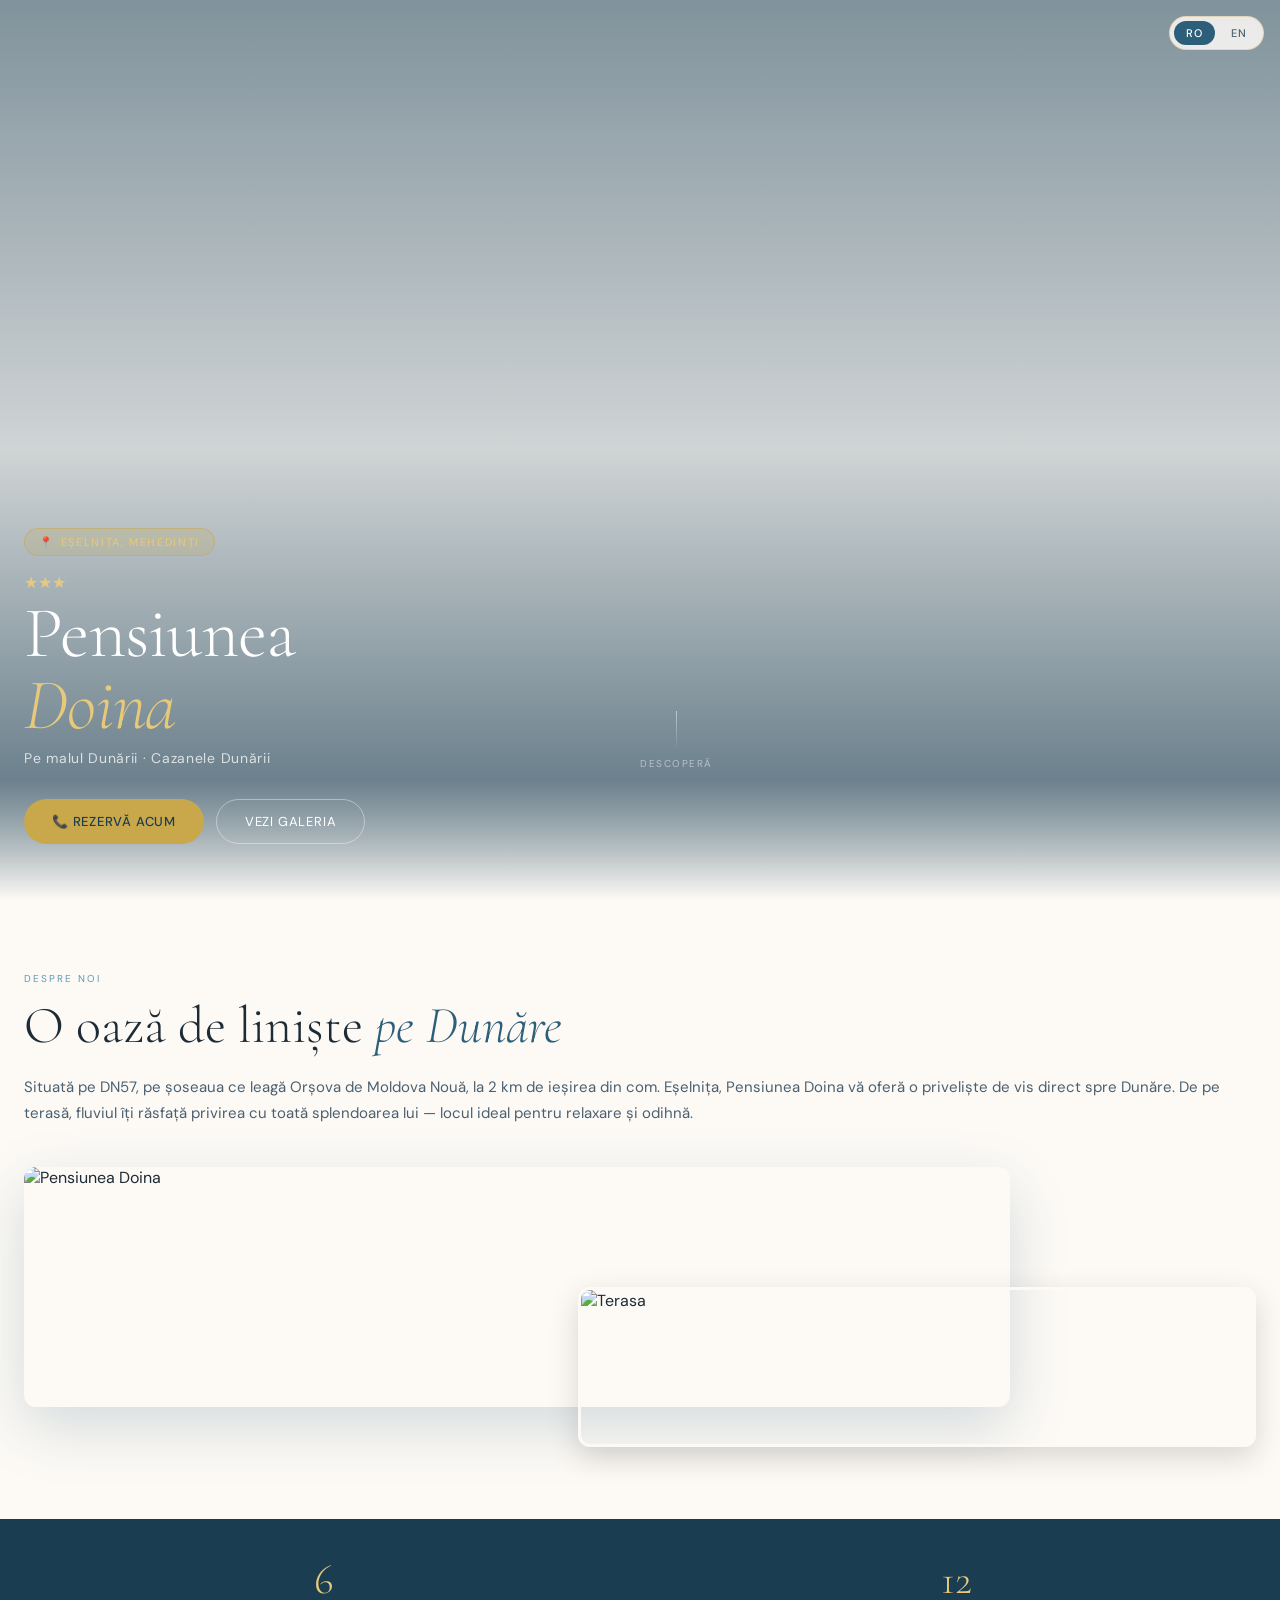
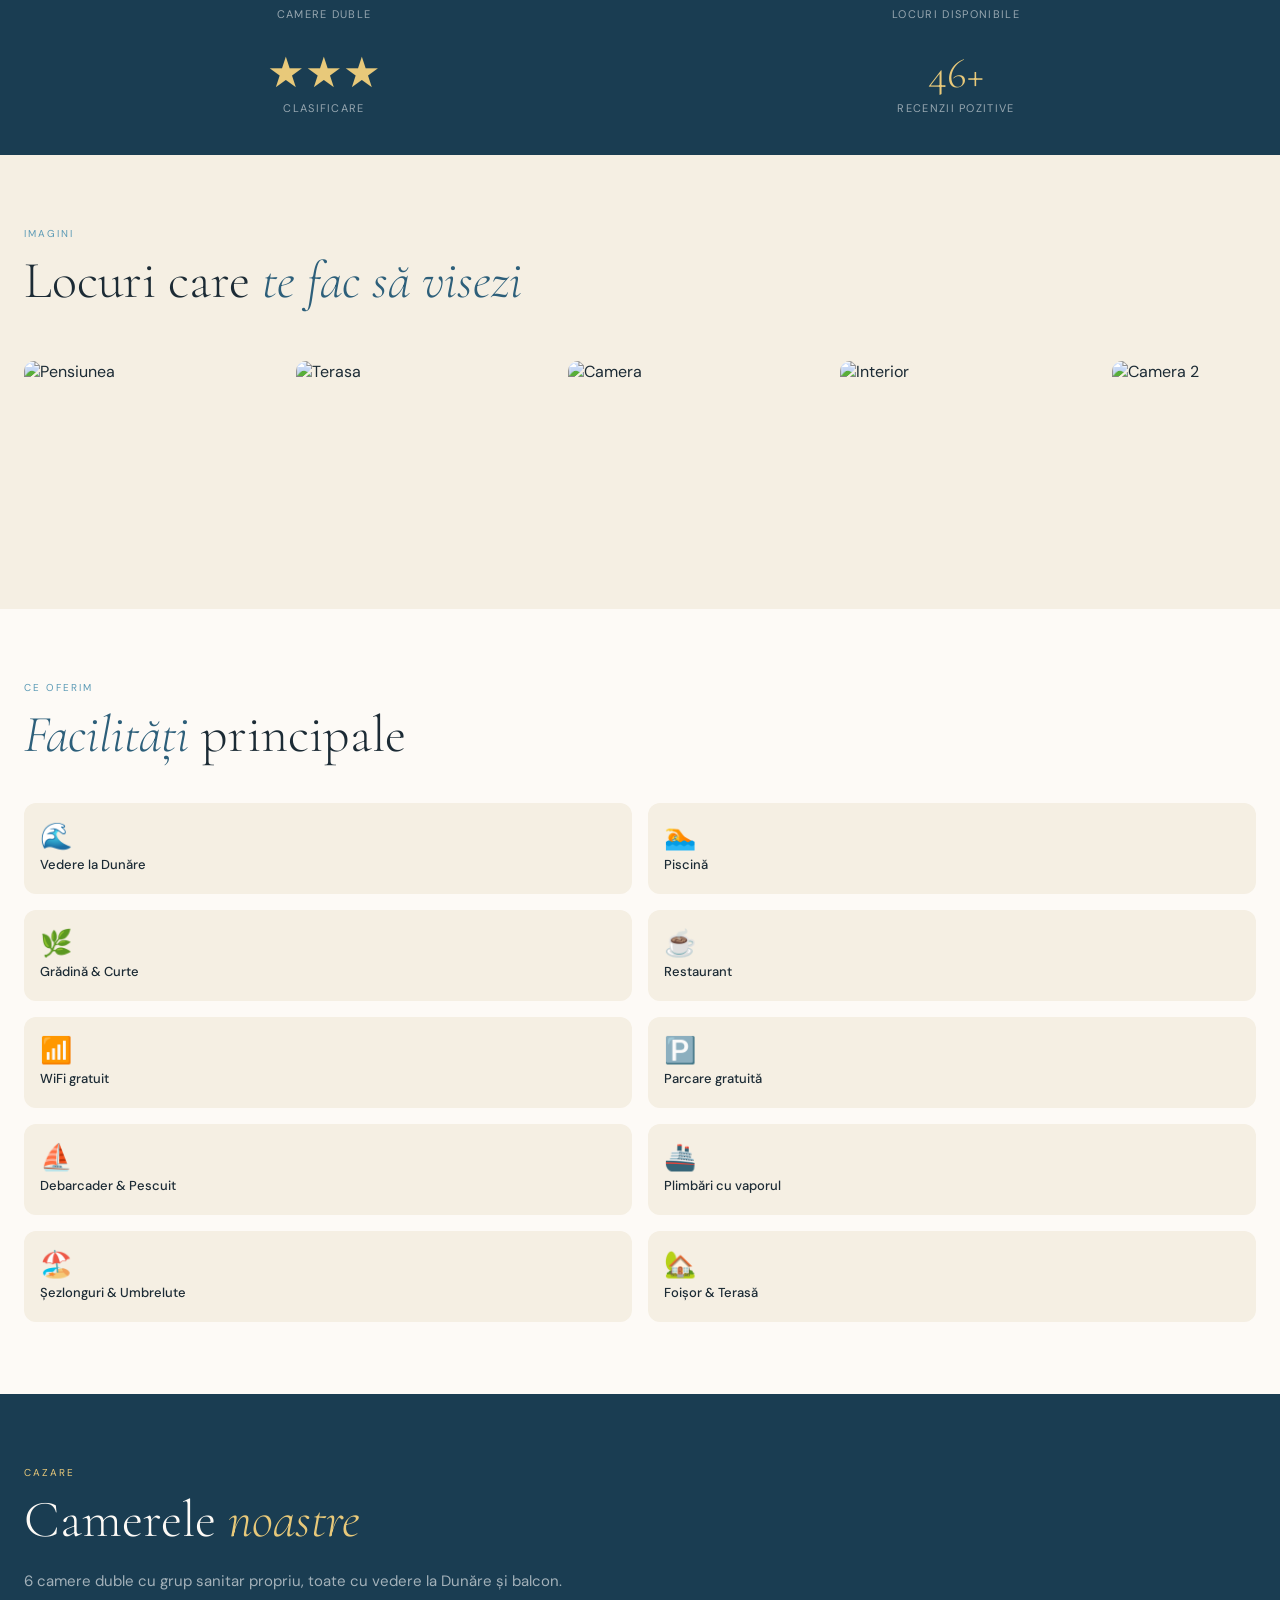
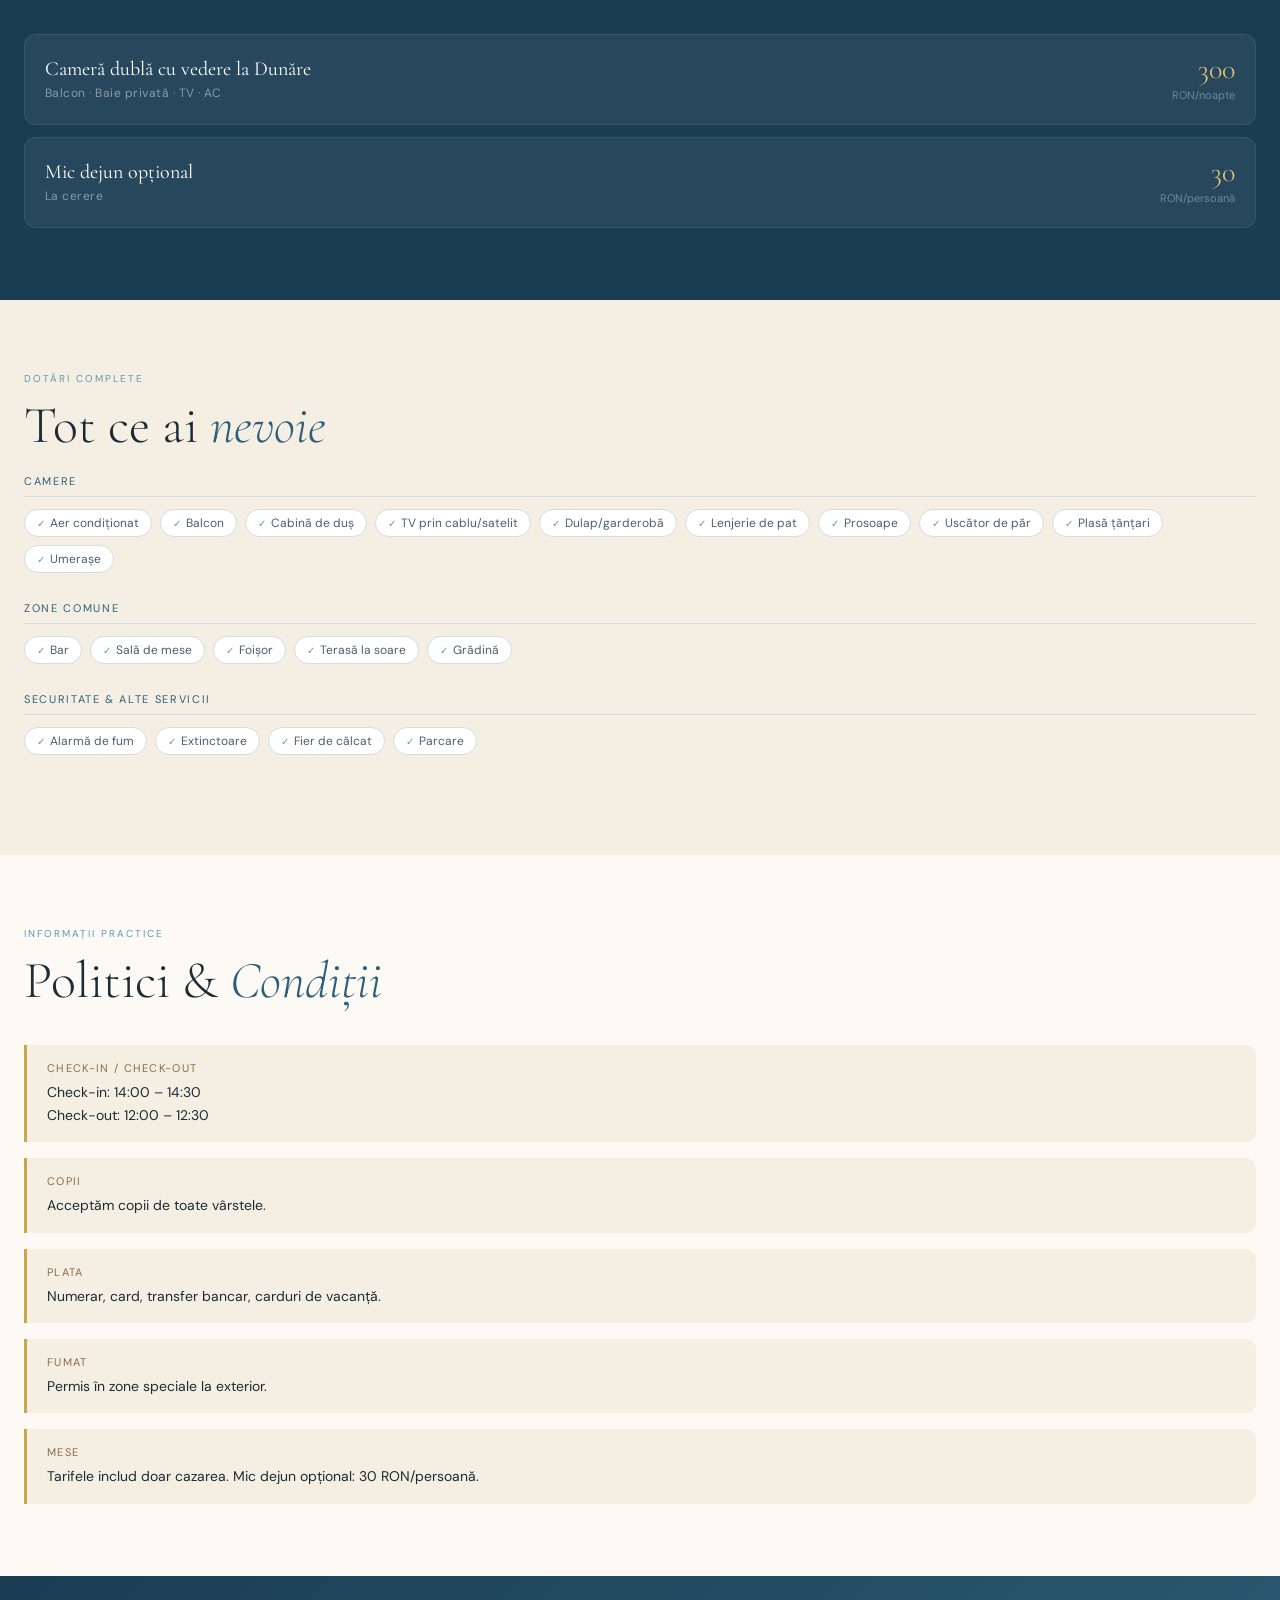
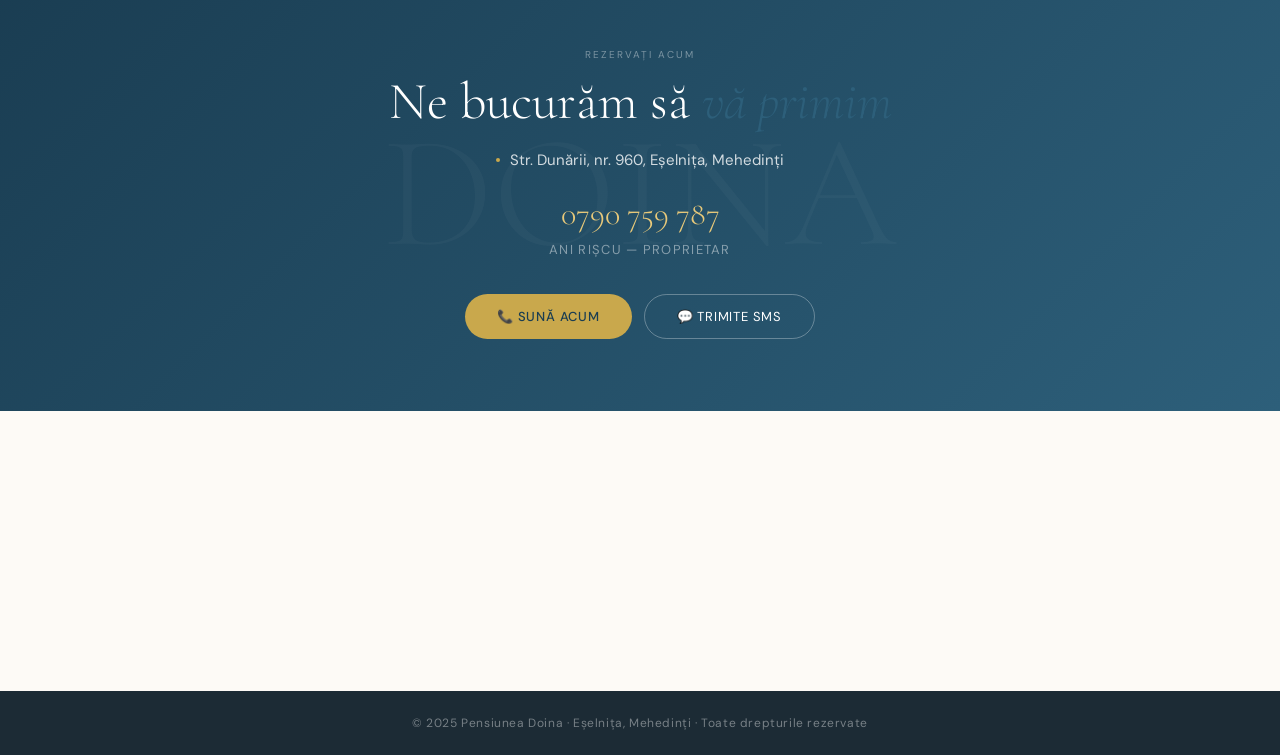
==== principal.html @ 7e3f6c49 "primul commit" ====
<!DOCTYPE html>
<html lang="ro">
<head>
<meta charset="UTF-8">
<meta name="viewport" content="width=device-width, initial-scale=1.0">
<title>Pensiunea Doina — Eșelnița, pe malul Dunării</title>
<link rel="preconnect" href="https://fonts.googleapis.com">
<link href="https://fonts.googleapis.com/css2?family=Cormorant+Garamond:ital,wght@0,300;0,400;0,600;1,300;1,400&family=DM+Sans:wght@300;400;500&display=swap" rel="stylesheet">
<style>
  :root {
    --river: #2d5f7a;
    --river-deep: #1a3d52;
    --river-light: #5b9ab5;
    --sand: #e8dcc8;
    --sand-light: #f5efe3;
    --earth: #8b6b47;
    --gold: #c9a84c;
    --gold-light: #e8c97a;
    --fog: #d0dde5;
    --text-dark: #1c2b35;
    --text-mid: #4a6070;
    --white: #fdfaf6;
  }

  * { margin: 0; padding: 0; box-sizing: border-box; }

  html { scroll-behavior: smooth; }

  body {
    font-family: 'DM Sans', sans-serif;
    background: var(--white);
    color: var(--text-dark);
    overflow-x: hidden;
  }

  /* ── LANGUAGE SWITCHER ── */
  #lang-bar {
    position: fixed;
    top: 16px; right: 16px;
    z-index: 1000;
    display: flex;
    gap: 4px;
    background: rgba(253,250,246,0.85);
    backdrop-filter: blur(10px);
    border: 1px solid rgba(201,168,76,0.3);
    border-radius: 100px;
    padding: 4px;
  }
  #lang-bar button {
    font-family: 'DM Sans', sans-serif;
    font-size: 11px;
    font-weight: 500;
    letter-spacing: 0.08em;
    border: none;
    background: transparent;
    padding: 5px 12px;
    border-radius: 100px;
    cursor: pointer;
    color: var(--text-mid);
    transition: all 0.25s ease;
  }
  #lang-bar button.active {
    background: var(--river);
    color: white;
  }

  /* ── HERO ── */
  .hero {
    min-height: 100svh;
    background:
      linear-gradient(to bottom, rgba(26,61,82,0.55) 0%, rgba(26,61,82,0.2) 50%, rgba(26,61,82,0.8) 100%),
      url('https://www.turistinfo.ro/images/cazare/354071.jpg') center/cover no-repeat;
    display: flex;
    flex-direction: column;
    justify-content: flex-end;
    padding: 0 24px 56px;
    position: relative;
  }

  .hero::before {
    content: '';
    position: absolute;
    bottom: 0; left: 0; right: 0;
    height: 120px;
    background: linear-gradient(to bottom, transparent, var(--white));
  }

  .hero-badge {
    display: inline-flex;
    align-items: center;
    gap: 6px;
    background: rgba(201,168,76,0.2);
    border: 1px solid rgba(201,168,76,0.5);
    color: var(--gold-light);
    font-size: 11px;
    letter-spacing: 0.15em;
    text-transform: uppercase;
    padding: 6px 14px;
    border-radius: 100px;
    margin-bottom: 16px;
    width: fit-content;
    animation: fadeUp 0.8s ease both;
  }

  .hero h1 {
    font-family: 'Cormorant Garamond', serif;
    font-size: clamp(42px, 11vw, 72px);
    font-weight: 300;
    color: white;
    line-height: 1.0;
    letter-spacing: -0.01em;
    margin-bottom: 8px;
    animation: fadeUp 0.8s 0.1s ease both;
  }

  .hero h1 em {
    font-style: italic;
    color: var(--gold-light);
  }

  .hero-sub {
    font-size: 14px;
    color: rgba(255,255,255,0.75);
    letter-spacing: 0.05em;
    margin-bottom: 32px;
    animation: fadeUp 0.8s 0.2s ease both;
  }

  .hero-stars {
    color: var(--gold-light);
    font-size: 16px;
    margin-bottom: 4px;
    animation: fadeUp 0.8s 0.15s ease both;
  }

  .hero-cta {
    display: flex;
    gap: 12px;
    flex-wrap: wrap;
    animation: fadeUp 0.8s 0.3s ease both;
    position: relative;
    z-index: 2;
  }

  .btn-primary {
    background: var(--gold);
    color: var(--river-deep);
    font-family: 'DM Sans', sans-serif;
    font-weight: 500;
    font-size: 13px;
    letter-spacing: 0.06em;
    text-transform: uppercase;
    padding: 14px 28px;
    border-radius: 100px;
    border: none;
    cursor: pointer;
    text-decoration: none;
    display: inline-block;
    transition: all 0.25s ease;
  }
  .btn-primary:hover { background: var(--gold-light); transform: translateY(-2px); }

  .btn-outline {
    background: transparent;
    color: white;
    font-family: 'DM Sans', sans-serif;
    font-weight: 400;
    font-size: 13px;
    letter-spacing: 0.06em;
    text-transform: uppercase;
    padding: 13px 28px;
    border-radius: 100px;
    border: 1px solid rgba(255,255,255,0.4);
    cursor: pointer;
    text-decoration: none;
    display: inline-block;
    transition: all 0.25s ease;
  }
  .btn-outline:hover { border-color: white; background: rgba(255,255,255,0.1); }

  /* ── SCROLL INDICATOR ── */
  .scroll-hint {
    position: absolute;
    bottom: 130px;
    left: 50%;
    transform: translateX(-50%);
    display: flex;
    flex-direction: column;
    align-items: center;
    gap: 6px;
    animation: fadeUp 1s 0.6s ease both;
  }
  .scroll-hint span {
    font-size: 10px;
    letter-spacing: 0.15em;
    text-transform: uppercase;
    color: rgba(255,255,255,0.5);
  }
  .scroll-line {
    width: 1px;
    height: 40px;
    background: linear-gradient(to bottom, rgba(255,255,255,0.5), transparent);
    animation: scrollDrop 1.5s 1s ease-in-out infinite;
  }

  /* ── SECTIONS ── */
  section { padding: 72px 24px; }

  .section-label {
    font-size: 10px;
    letter-spacing: 0.2em;
    text-transform: uppercase;
    color: var(--river-light);
    margin-bottom: 12px;
    display: block;
  }

  .section-title {
    font-family: 'Cormorant Garamond', serif;
    font-size: clamp(32px, 8vw, 52px);
    font-weight: 300;
    line-height: 1.1;
    color: var(--text-dark);
    margin-bottom: 20px;
  }

  .section-title em { font-style: italic; color: var(--river); }

  .section-body {
    font-size: 15px;
    line-height: 1.75;
    color: var(--text-mid);
  }

  /* ── ABOUT ── */
  .about {
    background: var(--white);
  }

  .about-grid {
    display: grid;
    gap: 32px;
    margin-top: 40px;
  }

  .about-img-stack {
    position: relative;
    height: 280px;
  }

  .about-img-stack img {
    position: absolute;
    border-radius: 12px;
    object-fit: cover;
  }

  .about-img-stack .img-main {
    width: 80%;
    height: 240px;
    left: 0; top: 0;
    box-shadow: 0 20px 60px rgba(45,95,122,0.2);
  }

  .about-img-stack .img-accent {
    width: 55%;
    height: 160px;
    right: 0; bottom: 0;
    border: 3px solid var(--white);
    box-shadow: 0 10px 30px rgba(0,0,0,0.15);
  }

  /* ── STATS STRIP ── */
  .stats-strip {
    background: var(--river-deep);
    padding: 40px 24px;
    display: grid;
    grid-template-columns: repeat(2, 1fr);
    gap: 32px;
  }

  .stat-item { text-align: center; }

  .stat-num {
    font-family: 'Cormorant Garamond', serif;
    font-size: 42px;
    font-weight: 300;
    color: var(--gold-light);
    line-height: 1;
    display: block;
  }

  .stat-label {
    font-size: 11px;
    letter-spacing: 0.12em;
    text-transform: uppercase;
    color: rgba(255,255,255,0.55);
    margin-top: 6px;
    display: block;
  }

  /* ── GALLERY ── */
  .gallery { background: var(--sand-light); overflow: hidden; padding-bottom: 0; }

  .gallery-scroll {
    display: flex;
    gap: 12px;
    overflow-x: auto;
    padding: 32px 24px 48px;
    scroll-snap-type: x mandatory;
    -webkit-overflow-scrolling: touch;
    scrollbar-width: none;
  }
  .gallery-scroll::-webkit-scrollbar { display: none; }

  .gallery-img {
    flex-shrink: 0;
    width: 260px;
    height: 200px;
    border-radius: 10px;
    object-fit: cover;
    scroll-snap-align: start;
    transition: transform 0.3s ease;
    cursor: pointer;
  }
  .gallery-img:hover { transform: scale(1.02); }

  /* ── FACILITIES ── */
  .facilities { background: var(--white); }

  .facilities-grid {
    display: grid;
    grid-template-columns: repeat(2, 1fr);
    gap: 16px;
    margin-top: 40px;
  }

  .facility-card {
    background: var(--sand-light);
    border-radius: 12px;
    padding: 20px 16px;
    display: flex;
    flex-direction: column;
    gap: 8px;
    transition: transform 0.2s ease, box-shadow 0.2s ease;
  }
  .facility-card:hover { transform: translateY(-3px); box-shadow: 0 12px 30px rgba(45,95,122,0.1); }

  .facility-icon {
    font-size: 26px;
    line-height: 1;
  }

  .facility-name {
    font-size: 13px;
    font-weight: 500;
    color: var(--text-dark);
    line-height: 1.3;
  }

  /* ── ROOMS ── */
  .rooms { background: var(--river-deep); }

  .rooms .section-label { color: var(--gold-light); opacity: 0.7; }
  .rooms .section-title { color: var(--white); }
  .rooms .section-title em { color: var(--gold-light); }
  .rooms .section-body { color: rgba(255,255,255,0.6); }

  .rooms-list {
    margin-top: 40px;
    display: flex;
    flex-direction: column;
    gap: 12px;
  }

  .room-row {
    background: rgba(255,255,255,0.06);
    border: 1px solid rgba(255,255,255,0.08);
    border-radius: 12px;
    padding: 20px;
    display: flex;
    justify-content: space-between;
    align-items: center;
    gap: 12px;
  }

  .room-info {}
  .room-type {
    font-family: 'Cormorant Garamond', serif;
    font-size: 20px;
    font-weight: 400;
    color: white;
    margin-bottom: 4px;
  }
  .room-detail {
    font-size: 12px;
    color: rgba(255,255,255,0.45);
    letter-spacing: 0.04em;
  }

  .room-price {
    text-align: right;
    flex-shrink: 0;
  }
  .price-val {
    font-family: 'Cormorant Garamond', serif;
    font-size: 28px;
    font-weight: 300;
    color: var(--gold-light);
    display: block;
    line-height: 1;
  }
  .price-note {
    font-size: 11px;
    color: rgba(255,255,255,0.35);
  }

  /* ── AMENITIES LIST ── */
  .amenities { background: var(--sand-light); }

  .amenity-group { margin-bottom: 28px; }

  .amenity-group-title {
    font-size: 11px;
    letter-spacing: 0.15em;
    text-transform: uppercase;
    color: var(--river);
    margin-bottom: 12px;
    padding-bottom: 8px;
    border-bottom: 1px solid var(--fog);
  }

  .amenity-items {
    display: flex;
    flex-wrap: wrap;
    gap: 8px;
  }

  .amenity-tag {
    font-size: 12px;
    color: var(--text-mid);
    background: white;
    border-radius: 100px;
    padding: 5px 12px;
    border: 1px solid var(--fog);
    display: flex;
    align-items: center;
    gap: 5px;
  }

  .amenity-tag::before {
    content: '✓';
    color: var(--river-light);
    font-size: 10px;
  }

  /* ── POLICIES ── */
  .policies { background: var(--white); }

  .policy-cards {
    display: grid;
    gap: 16px;
    margin-top: 36px;
  }

  .policy-card {
    border-left: 3px solid var(--gold);
    padding: 16px 20px;
    background: var(--sand-light);
    border-radius: 0 10px 10px 0;
  }

  .policy-card-title {
    font-size: 11px;
    letter-spacing: 0.12em;
    text-transform: uppercase;
    color: var(--earth);
    margin-bottom: 6px;
  }

  .policy-card-text {
    font-size: 14px;
    color: var(--text-dark);
    line-height: 1.6;
  }

  /* ── CONTACT ── */
  .contact {
    background: linear-gradient(135deg, var(--river-deep) 0%, var(--river) 100%);
    text-align: center;
    position: relative;
    overflow: hidden;
  }

  .contact::before {
    content: 'DOINA';
    position: absolute;
    font-family: 'Cormorant Garamond', serif;
    font-size: 160px;
    font-weight: 300;
    color: rgba(255,255,255,0.03);
    top: 50%;
    left: 50%;
    transform: translate(-50%, -50%);
    white-space: nowrap;
    pointer-events: none;
  }

  .contact .section-label { color: rgba(255,255,255,0.4); }
  .contact .section-title { color: white; }

  .contact-detail {
    display: flex;
    align-items: center;
    justify-content: center;
    gap: 10px;
    font-size: 15px;
    color: rgba(255,255,255,0.8);
    margin: 10px 0;
  }

  .contact-detail .dot {
    width: 4px; height: 4px;
    background: var(--gold);
    border-radius: 50%;
    flex-shrink: 0;
  }

  .contact-phone {
    font-family: 'Cormorant Garamond', serif;
    font-size: 32px;
    font-weight: 300;
    color: var(--gold-light);
    margin: 24px 0 8px;
    display: block;
    text-decoration: none;
    transition: color 0.2s;
  }
  .contact-phone:hover { color: white; }

  .contact-name {
    font-size: 13px;
    color: rgba(255,255,255,0.45);
    letter-spacing: 0.1em;
    text-transform: uppercase;
    margin-bottom: 36px;
  }

  .contact-btns {
    display: flex;
    gap: 12px;
    justify-content: center;
    flex-wrap: wrap;
  }

  .btn-call {
    background: var(--gold);
    color: var(--river-deep);
    font-family: 'DM Sans', sans-serif;
    font-weight: 500;
    font-size: 13px;
    letter-spacing: 0.06em;
    text-transform: uppercase;
    padding: 14px 32px;
    border-radius: 100px;
    border: none;
    cursor: pointer;
    text-decoration: none;
    display: inline-block;
    transition: all 0.25s ease;
  }
  .btn-call:hover { background: var(--gold-light); }

  .btn-sms {
    background: transparent;
    color: white;
    font-family: 'DM Sans', sans-serif;
    font-weight: 400;
    font-size: 13px;
    letter-spacing: 0.06em;
    text-transform: uppercase;
    padding: 13px 32px;
    border-radius: 100px;
    border: 1px solid rgba(255,255,255,0.3);
    cursor: pointer;
    text-decoration: none;
    display: inline-block;
    transition: all 0.25s ease;
  }
  .btn-sms:hover { background: rgba(255,255,255,0.1); }

  /* ── MAP SECTION ── */
  .map-section { padding: 0; height: 280px; }
  .map-section iframe { width: 100%; height: 100%; border: none; display: block; }

  /* ── FOOTER ── */
  footer {
    background: var(--text-dark);
    color: rgba(255,255,255,0.4);
    text-align: center;
    padding: 24px;
    font-size: 12px;
    letter-spacing: 0.05em;
  }

  /* ── LIGHTBOX ── */
  .lightbox {
    position: fixed;
    inset: 0;
    background: rgba(0,0,0,0.95);
    z-index: 9999;
    display: flex;
    align-items: center;
    justify-content: center;
    opacity: 0;
    pointer-events: none;
    transition: opacity 0.3s ease;
  }
  .lightbox.open { opacity: 1; pointer-events: all; }
  .lightbox img {
    max-width: 95vw;
    max-height: 90vh;
    border-radius: 8px;
    object-fit: contain;
  }
  .lightbox-close {
    position: absolute;
    top: 20px; right: 20px;
    color: white;
    font-size: 32px;
    cursor: pointer;
    line-height: 1;
    background: none;
    border: none;
  }

  /* ── ANIMATIONS ── */
  @keyframes fadeUp {
    from { opacity: 0; transform: translateY(20px); }
    to   { opacity: 1; transform: translateY(0); }
  }
  @keyframes scrollDrop {
    0%,100% { transform: scaleY(1); transform-origin: top; }
    50%      { transform: scaleY(0.4); transform-origin: top; }
  }

  .reveal {
    opacity: 0;
    transform: translateY(28px);
    transition: opacity 0.7s ease, transform 0.7s ease;
  }
  .reveal.visible { opacity: 1; transform: none; }

  /* ── RIVER DIVIDER ── */
  .river-divider {
    width: 100%;
    overflow: hidden;
    line-height: 0;
    background: var(--sand-light);
  }
  .river-divider svg { display: block; width: 100%; }

  /* ── NAV DOT ── */
  .nav-dots {
    position: fixed;
    right: 12px;
    top: 50%;
    transform: translateY(-50%);
    display: flex;
    flex-direction: column;
    gap: 8px;
    z-index: 100;
  }
  .nav-dot {
    width: 6px;
    height: 6px;
    border-radius: 50%;
    background: var(--fog);
    transition: background 0.3s, transform 0.3s;
    cursor: pointer;
  }
  .nav-dot.active {
    background: var(--river);
    transform: scale(1.5);
  }

  @media (max-width: 360px) {
    .facilities-grid { grid-template-columns: 1fr; }
    .stats-strip { grid-template-columns: 1fr; gap: 20px; }
  }
</style>
</head>
<body>

<!-- LANGUAGE BAR -->
<div id="lang-bar">
  <button class="active" onclick="setLang('ro')">RO</button>
  <button onclick="setLang('en')">EN</button>
</div>

<!-- HERO -->
<section class="hero" id="sec-hero">
  <div class="hero-badge">
    <span>📍</span>
    <span data-ro="Eșelnița, Mehedinți" data-en="Eșelnița, Mehedinți County">Eșelnița, Mehedinți</span>
  </div>
  <div class="hero-stars">★★★</div>
  <h1>Pensiunea<br><em>Doina</em></h1>
  <p class="hero-sub" data-ro="Pe malul Dunării · Cazanele Dunării" data-en="On the Danube riverbank · Cazanele Dunării">Pe malul Dunării · Cazanele Dunării</p>
  <div class="hero-cta">
    <a href="tel:+40790759787" class="btn-primary" data-ro="📞 Rezervă acum" data-en="📞 Book now">📞 Rezervă acum</a>
    <a href="#sec-gallery" class="btn-outline" data-ro="Vezi galeria" data-en="View gallery">Vezi galeria</a>
  </div>
  <div class="scroll-hint">
    <div class="scroll-line"></div>
    <span data-ro="Descoperă" data-en="Discover">Descoperă</span>
  </div>
</section>

<!-- ABOUT -->
<section class="about" id="sec-about">
  <span class="section-label reveal" data-ro="Despre noi" data-en="About us">Despre noi</span>
  <h2 class="section-title reveal" data-ro="O oază de liniște <em>pe Dunăre</em>" data-en="An oasis of calm <em>on the Danube</em>">O oază de liniște <em>pe Dunăre</em></h2>
  <p class="section-body reveal" data-ro="Situată pe DN57, pe șoseaua ce leagă Orșova de Moldova Nouă, la 2 km de ieșirea din com. Eșelnița, Pensiunea Doina vă oferă o priveliște de vis direct spre Dunăre. De pe terasă, fluviul îți răsfață privirea cu toată splendoarea lui — locul ideal pentru relaxare și odihnă." data-en="Located on DN57, on the road linking Orșova to Moldova Nouă, just 2 km from Eșelnița, Pensiunea Doina offers a dream view directly onto the Danube. From the terrace, the river mesmerizes you with its full splendor — the ideal spot for rest and relaxation.">
    Situată pe DN57, pe șoseaua ce leagă Orșova de Moldova Nouă, la 2 km de ieșirea din com. Eșelnița, Pensiunea Doina vă oferă o priveliște de vis direct spre Dunăre. De pe terasă, fluviul îți răsfață privirea cu toată splendoarea lui — locul ideal pentru relaxare și odihnă.
  </p>

  <div class="about-grid reveal">
    <div class="about-img-stack">
      <img class="img-main" src="https://www.turistinfo.ro/images/cazare/354071.jpg" alt="Pensiunea Doina" loading="lazy">
      <img class="img-accent" src="https://www.turistinfo.ro/images/cazare/862018.jpg" alt="Terasa" loading="lazy">
    </div>
  </div>
</section>

<!-- STATS -->
<div class="stats-strip">
  <div class="stat-item reveal">
    <span class="stat-num">6</span>
    <span class="stat-label" data-ro="Camere duble" data-en="Double rooms">Camere duble</span>
  </div>
  <div class="stat-item reveal">
    <span class="stat-num">12</span>
    <span class="stat-label" data-ro="Locuri disponibile" data-en="Available spots">Locuri disponibile</span>
  </div>
  <div class="stat-item reveal">
    <span class="stat-num">★★★</span>
    <span class="stat-label" data-ro="Clasificare" data-en="Classification">Clasificare</span>
  </div>
  <div class="stat-item reveal">
    <span class="stat-num">46+</span>
    <span class="stat-label" data-ro="Recenzii pozitive" data-en="Positive reviews">Recenzii pozitive</span>
  </div>
</div>

<!-- GALLERY -->
<section class="gallery" id="sec-gallery">
  <span class="section-label reveal" data-ro="Imagini" data-en="Gallery">Imagini</span>
  <h2 class="section-title reveal" data-ro="Locuri care <em>te fac să visezi</em>" data-en="Places that <em>make you dream</em>">Locuri care <em>te fac să visezi</em></h2>
  <div class="gallery-scroll">
    <img class="gallery-img" src="https://www.turistinfo.ro/images/cazare/354071.jpg" alt="Pensiunea" loading="lazy" onclick="openLightbox(this.src)">
    <img class="gallery-img" src="https://www.turistinfo.ro/images/cazare/862018.jpg" alt="Terasa" loading="lazy" onclick="openLightbox(this.src)">
    <img class="gallery-img" src="https://www.turistinfo.ro/images/cazare/354068.jpg" alt="Camera" loading="lazy" onclick="openLightbox(this.src)">
    <img class="gallery-img" src="https://www.turistinfo.ro/images/cazare/862008.jpg" alt="Interior" loading="lazy" onclick="openLightbox(this.src)">
    <img class="gallery-img" src="https://www.turistinfo.ro/images/cazare/862014.jpg" alt="Camera 2" loading="lazy" onclick="openLightbox(this.src)">
    <img class="gallery-img" src="https://www.turistinfo.ro/images/cazare/862009.jpg" alt="Baie" loading="lazy" onclick="openLightbox(this.src)">
    <img class="gallery-img" src="https://www.turistinfo.ro/images/cazare/862011.jpg" alt="Vedere" loading="lazy" onclick="openLightbox(this.src)">
    <img class="gallery-img" src="https://www.turistinfo.ro/images/cazare/354056.jpg" alt="Exterior" loading="lazy" onclick="openLightbox(this.src)">
    <img class="gallery-img" src="https://www.turistinfo.ro/images/cazare/354063.jpg" alt="Natura" loading="lazy" onclick="openLightbox(this.src)">
    <img class="gallery-img" src="https://www.turistinfo.ro/images/cazare/862016.jpg" alt="Dunărea" loading="lazy" onclick="openLightbox(this.src)">
  </div>
</section>

<!-- FACILITIES -->
<section class="facilities" id="sec-facilities">
  <span class="section-label reveal" data-ro="Ce oferim" data-en="What we offer">Ce oferim</span>
  <h2 class="section-title reveal" data-ro="<em>Facilități</em> principale" data-en="Main <em>facilities</em>"><em>Facilități</em> principale</h2>

  <div class="facilities-grid">
    <div class="facility-card reveal">
      <div class="facility-icon">🌊</div>
      <div class="facility-name" data-ro="Vedere la Dunăre" data-en="Danube view">Vedere la Dunăre</div>
    </div>
    <div class="facility-card reveal">
      <div class="facility-icon">🏊</div>
      <div class="facility-name" data-ro="Piscină" data-en="Swimming pool">Piscină</div>
    </div>
    <div class="facility-card reveal">
      <div class="facility-icon">🌿</div>
      <div class="facility-name" data-ro="Grădină & Curte" data-en="Garden & Yard">Grădină & Curte</div>
    </div>
    <div class="facility-card reveal">
      <div class="facility-icon">☕</div>
      <div class="facility-name" data-ro="Restaurant" data-en="Restaurant">Restaurant</div>
    </div>
    <div class="facility-card reveal">
      <div class="facility-icon">📶</div>
      <div class="facility-name" data-ro="WiFi gratuit" data-en="Free WiFi">WiFi gratuit</div>
    </div>
    <div class="facility-card reveal">
      <div class="facility-icon">🅿️</div>
      <div class="facility-name" data-ro="Parcare gratuită" data-en="Free parking">Parcare gratuită</div>
    </div>
    <div class="facility-card reveal">
      <div class="facility-icon">⛵</div>
      <div class="facility-name" data-ro="Debarcader & Pescuit" data-en="Dock & Fishing">Debarcader & Pescuit</div>
    </div>
    <div class="facility-card reveal">
      <div class="facility-icon">🚢</div>
      <div class="facility-name" data-ro="Plimbări cu vaporul" data-en="Boat rides">Plimbări cu vaporul</div>
    </div>
    <div class="facility-card reveal">
      <div class="facility-icon">🏖️</div>
      <div class="facility-name" data-ro="Șezlonguri & Umbrelute" data-en="Sunbeds & Umbrellas">Șezlonguri & Umbrelute</div>
    </div>
    <div class="facility-card reveal">
      <div class="facility-icon">🏡</div>
      <div class="facility-name" data-ro="Foișor & Terasă" data-en="Gazebo & Terrace">Foișor & Terasă</div>
    </div>
  </div>
</section>

<!-- ROOMS -->
<section class="rooms" id="sec-rooms">
  <span class="section-label reveal" data-ro="Cazare" data-en="Accommodation">Cazare</span>
  <h2 class="section-title reveal" data-ro="Camerele <em>noastre</em>" data-en="Our <em>rooms</em>">Camerele <em>noastre</em></h2>
  <p class="section-body reveal" data-ro="6 camere duble cu grup sanitar propriu, toate cu vedere la Dunăre și balcon." data-en="6 double rooms with private bathroom, all with Danube view and balcony.">
    6 camere duble cu grup sanitar propriu, toate cu vedere la Dunăre și balcon.
  </p>
  <div class="rooms-list">
    <div class="room-row reveal">
      <div class="room-info">
        <div class="room-type" data-ro="Cameră dublă cu vedere la Dunăre" data-en="Double room with Danube view">Cameră dublă cu vedere la Dunăre</div>
        <div class="room-detail" data-ro="Balcon · Baie privată · TV · AC" data-en="Balcony · Private bath · TV · AC">Balcon · Baie privată · TV · AC</div>
      </div>
      <div class="room-price">
        <span class="price-val">300</span>
        <span class="price-note">RON/noapte</span>
      </div>
    </div>
    <div class="room-row reveal">
      <div class="room-info">
        <div class="room-type" data-ro="Mic dejun opțional" data-en="Optional breakfast">Mic dejun opțional</div>
        <div class="room-detail" data-ro="La cerere" data-en="On request">La cerere</div>
      </div>
      <div class="room-price">
        <span class="price-val">30</span>
        <span class="price-note">RON/persoană</span>
      </div>
    </div>
  </div>
</section>

<!-- AMENITIES -->
<section class="amenities" id="sec-amenities">
  <span class="section-label reveal" data-ro="Dotări complete" data-en="Full amenities">Dotări complete</span>
  <h2 class="section-title reveal" data-ro="Tot ce ai <em>nevoie</em>" data-en="Everything you <em>need</em>">Tot ce ai <em>nevoie</em></h2>

  <div class="amenity-group reveal">
    <div class="amenity-group-title" data-ro="Camere" data-en="Rooms">Camere</div>
    <div class="amenity-items" id="room-amenities">
      <span class="amenity-tag" data-ro="Aer condiționat" data-en="Air conditioning">Aer condiționat</span>
      <span class="amenity-tag" data-ro="Balcon" data-en="Balcony">Balcon</span>
      <span class="amenity-tag" data-ro="Cabină de duș" data-en="Shower cabin">Cabină de duș</span>
      <span class="amenity-tag" data-ro="TV prin cablu/satelit" data-en="Cable/satellite TV">TV prin cablu/satelit</span>
      <span class="amenity-tag" data-ro="Dulap/garderobă" data-en="Wardrobe">Dulap/garderobă</span>
      <span class="amenity-tag" data-ro="Lenjerie de pat" data-en="Bed linen">Lenjerie de pat</span>
      <span class="amenity-tag" data-ro="Prosoape" data-en="Towels">Prosoape</span>
      <span class="amenity-tag" data-ro="Uscător de păr" data-en="Hairdryer">Uscător de păr</span>
      <span class="amenity-tag" data-ro="Plasă țânțari" data-en="Mosquito net">Plasă țânțari</span>
      <span class="amenity-tag" data-ro="Umerașe" data-en="Hangers">Umerașe</span>
    </div>
  </div>

  <div class="amenity-group reveal">
    <div class="amenity-group-title" data-ro="Zone comune" data-en="Common areas">Zone comune</div>
    <div class="amenity-items">
      <span class="amenity-tag" data-ro="Bar" data-en="Bar">Bar</span>
      <span class="amenity-tag" data-ro="Sală de mese" data-en="Dining room">Sală de mese</span>
      <span class="amenity-tag" data-ro="Foișor" data-en="Gazebo">Foișor</span>
      <span class="amenity-tag" data-ro="Terasă la soare" data-en="Sun terrace">Terasă la soare</span>
      <span class="amenity-tag" data-ro="Grădină" data-en="Garden">Grădină</span>
    </div>
  </div>

  <div class="amenity-group reveal">
    <div class="amenity-group-title" data-ro="Securitate & Alte servicii" data-en="Security & Other services">Securitate & Alte servicii</div>
    <div class="amenity-items">
      <span class="amenity-tag" data-ro="Alarmă de fum" data-en="Smoke alarm">Alarmă de fum</span>
      <span class="amenity-tag" data-ro="Extinctoare" data-en="Fire extinguishers">Extinctoare</span>
      <span class="amenity-tag" data-ro="Fier de călcat" data-en="Iron">Fier de călcat</span>
      <span class="amenity-tag" data-ro="Parcare" data-en="Parking">Parcare</span>
    </div>
  </div>
</section>

<!-- POLICIES -->
<section class="policies" id="sec-policies">
  <span class="section-label reveal" data-ro="Informații practice" data-en="Practical info">Informații practice</span>
  <h2 class="section-title reveal" data-ro="Politici & <em>Condiții</em>" data-en="Policies & <em>Conditions</em>">Politici & <em>Condiții</em></h2>

  <div class="policy-cards">
    <div class="policy-card reveal">
      <div class="policy-card-title" data-ro="Check-in / Check-out" data-en="Check-in / Check-out">Check-in / Check-out</div>
      <div class="policy-card-text" data-ro="Check-in: 14:00 – 14:30<br>Check-out: 12:00 – 12:30" data-en="Check-in: 14:00 – 14:30<br>Check-out: 12:00 – 12:30">Check-in: 14:00 – 14:30<br>Check-out: 12:00 – 12:30</div>
    </div>
    <div class="policy-card reveal">
      <div class="policy-card-title" data-ro="Copii" data-en="Children">Copii</div>
      <div class="policy-card-text" data-ro="Acceptăm copii de toate vârstele." data-en="We welcome children of all ages.">Acceptăm copii de toate vârstele.</div>
    </div>
    <div class="policy-card reveal">
      <div class="policy-card-title" data-ro="Plata" data-en="Payment">Plata</div>
      <div class="policy-card-text" data-ro="Numerar, card, transfer bancar, carduri de vacanță." data-en="Cash, card, bank transfer, holiday vouchers.">Numerar, card, transfer bancar, carduri de vacanță.</div>
    </div>
    <div class="policy-card reveal">
      <div class="policy-card-title" data-ro="Fumat" data-en="Smoking">Fumat</div>
      <div class="policy-card-text" data-ro="Permis în zone speciale la exterior." data-en="Permitted in designated outdoor areas.">Permis în zone speciale la exterior.</div>
    </div>
    <div class="policy-card reveal">
      <div class="policy-card-title" data-ro="Mese" data-en="Meals">Mese</div>
      <div class="policy-card-text" data-ro="Tarifele includ doar cazarea. Mic dejun opțional: 30 RON/persoană." data-en="Rates include accommodation only. Optional breakfast: 30 RON/person.">Tarifele includ doar cazarea. Mic dejun opțional: 30 RON/persoană.</div>
    </div>
  </div>
</section>

<!-- CONTACT -->
<section class="contact" id="sec-contact">
  <span class="section-label reveal" data-ro="Rezervați acum" data-en="Book now">Rezervați acum</span>
  <h2 class="section-title reveal" data-ro="Ne bucurăm să <em>vă primim</em>" data-en="We look forward to <em>welcoming you</em>">Ne bucurăm să <em>vă primim</em></h2>

  <div class="contact-detail reveal">
    <div class="dot"></div>
    <span data-ro="Str. Dunării, nr. 960, Eșelnița, Mehedinți" data-en="Str. Dunării, no. 960, Eșelnița, Mehedinți">Str. Dunării, nr. 960, Eșelnița, Mehedinți</span>
  </div>

  <a href="tel:+40790759787" class="contact-phone reveal">0790 759 787</a>
  <p class="contact-name reveal" data-ro="Ani Rișcu — proprietar" data-en="Ani Rișcu — owner">Ani Rișcu — proprietar</p>

  <div class="contact-btns reveal">
    <a href="tel:+40790759787" class="btn-call" data-ro="📞 Sună acum" data-en="📞 Call now">📞 Sună acum</a>
    <a href="sms:+40790759787;?&body=Bună ziua! Aș dori să fac o rezervare la Pensiunea Doina." class="btn-sms" data-ro="💬 Trimite SMS" data-en="💬 Send SMS">💬 Trimite SMS</a>
  </div>
</section>

<!-- MAP -->
<div class="map-section">
  <iframe
    src="https://www.google.com/maps/embed?pb=!1m18!1m12!1m3!1d2836.837144927534!2d22.34531147598219!3d44.68210497107194!2m3!1f0!2f0!3f0!3m2!1i1024!2i768!4f13.1!3m3!1m2!1s0x475186c38869ebc5%3A0xda5678ec5ee95b3a!2sPensiunea%20Doina!5e0!3m2!1sro!2sro!4v1775223870343!5m2!1sro!2sro"
	title="Locatie Pensiunea Doina"
    loading="lazy"
    referrerpolicy="no-referrer-when-downgrade">
  </iframe>
</div>

<!-- FOOTER -->
<footer>
  <p data-ro="© 2025 Pensiunea Doina · Eșelnița, Mehedinți · Toate drepturile rezervate" data-en="© 2025 Pensiunea Doina · Eșelnița, Mehedinți · All rights reserved">© 2025 Pensiunea Doina · Eșelnița, Mehedinți · Toate drepturile rezervate</p>
</footer>

<!-- LIGHTBOX -->
<div class="lightbox" id="lightbox" onclick="closeLightbox()">
  <button class="lightbox-close" onclick="closeLightbox()">✕</button>
  <img id="lightbox-img" src="" alt="Preview">
</div>

<script>
// ── LANGUAGE ──
let currentLang = 'ro';

function setLang(lang) {
  currentLang = lang;
  document.querySelectorAll('#lang-bar button').forEach(b => b.classList.remove('active'));
  document.querySelector(`#lang-bar button:${lang==='ro'?'first':'last'}-child`).classList.add('active');
  document.querySelectorAll('[data-ro]').forEach(el => {
    const val = el.getAttribute('data-' + lang);
    if (val) el.innerHTML = val;
  });
}

// ── SCROLL REVEAL ──
const reveals = document.querySelectorAll('.reveal');
const observer = new IntersectionObserver((entries) => {
  entries.forEach(e => {
    if (e.isIntersecting) { e.target.classList.add('visible'); }
  });
}, { threshold: 0.12 });
reveals.forEach(r => observer.observe(r));

// ── LIGHTBOX ──
function openLightbox(src) {
  document.getElementById('lightbox-img').src = src;
  document.getElementById('lightbox').classList.add('open');
  document.body.style.overflow = 'hidden';
}
function closeLightbox() {
  document.getElementById('lightbox').classList.remove('open');
  document.body.style.overflow = '';
}
document.addEventListener('keydown', e => { if (e.key === 'Escape') closeLightbox(); });
</script>
</body>
</html>
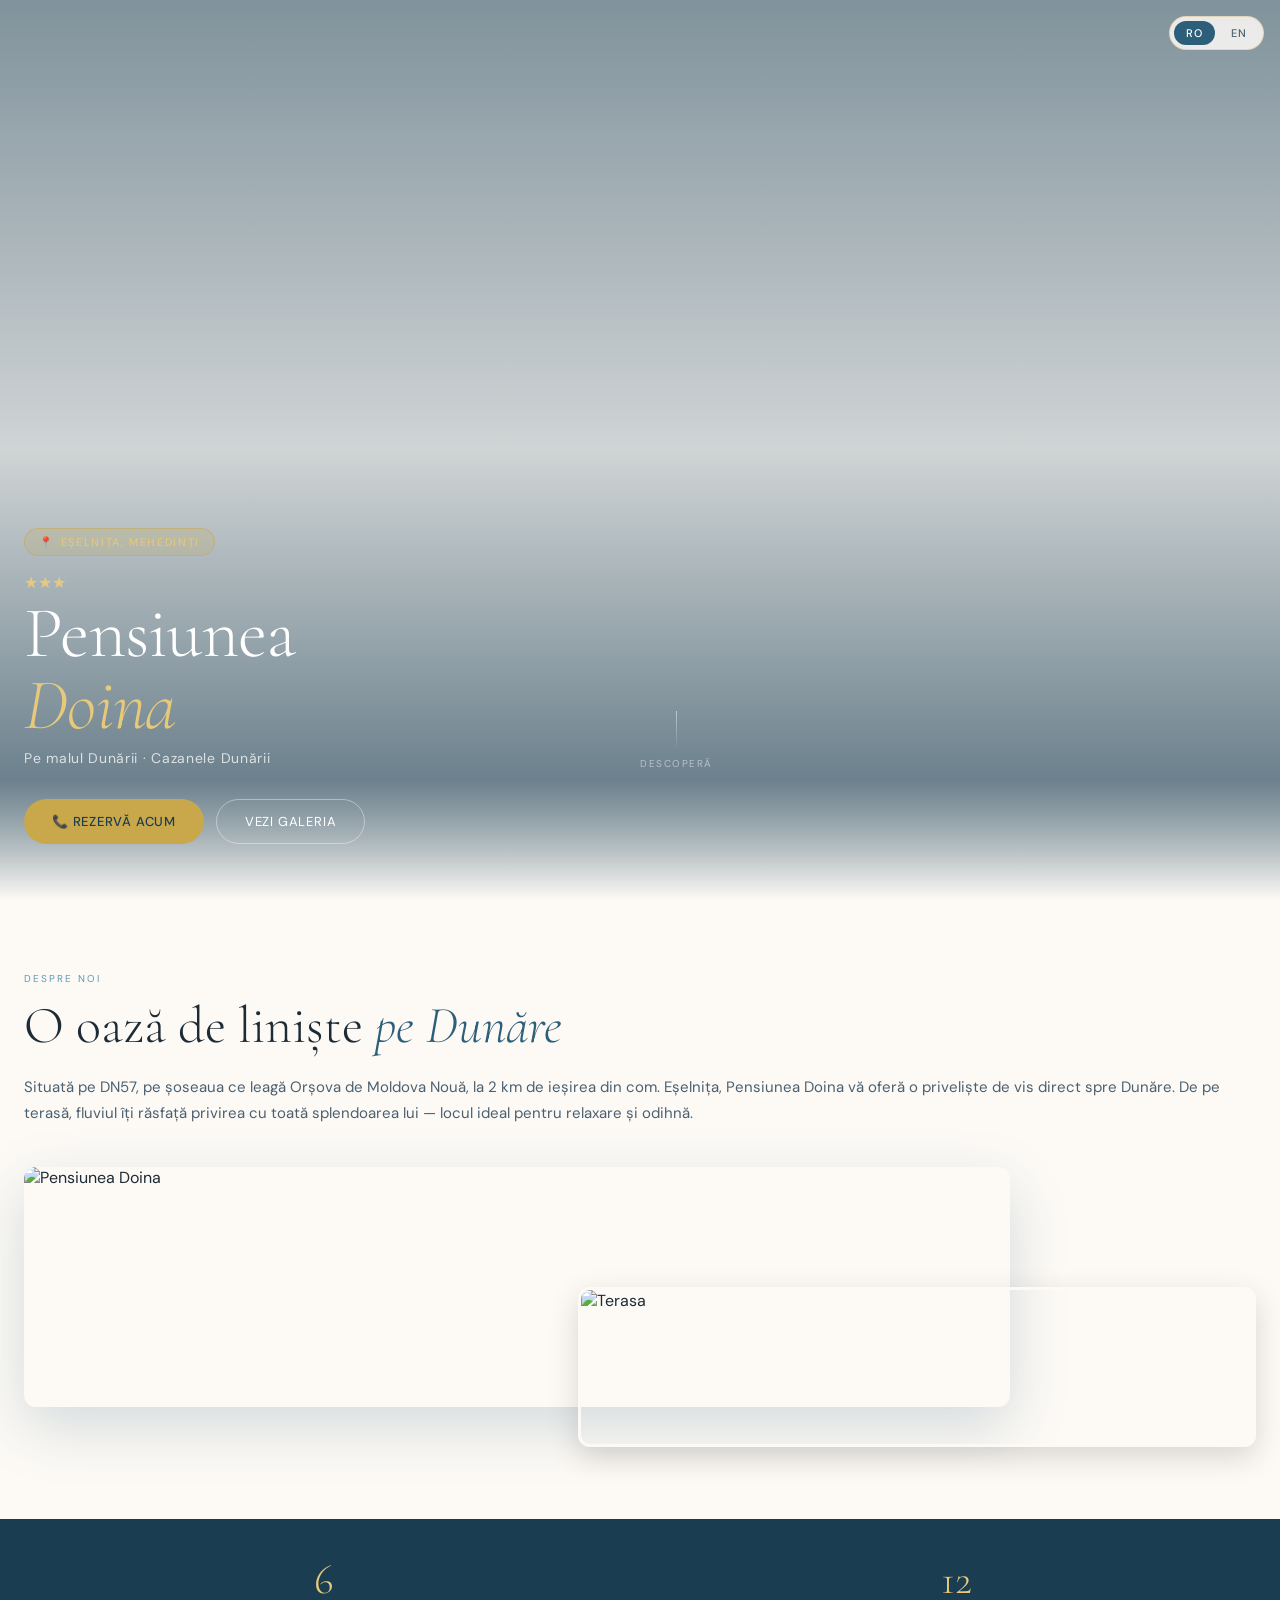
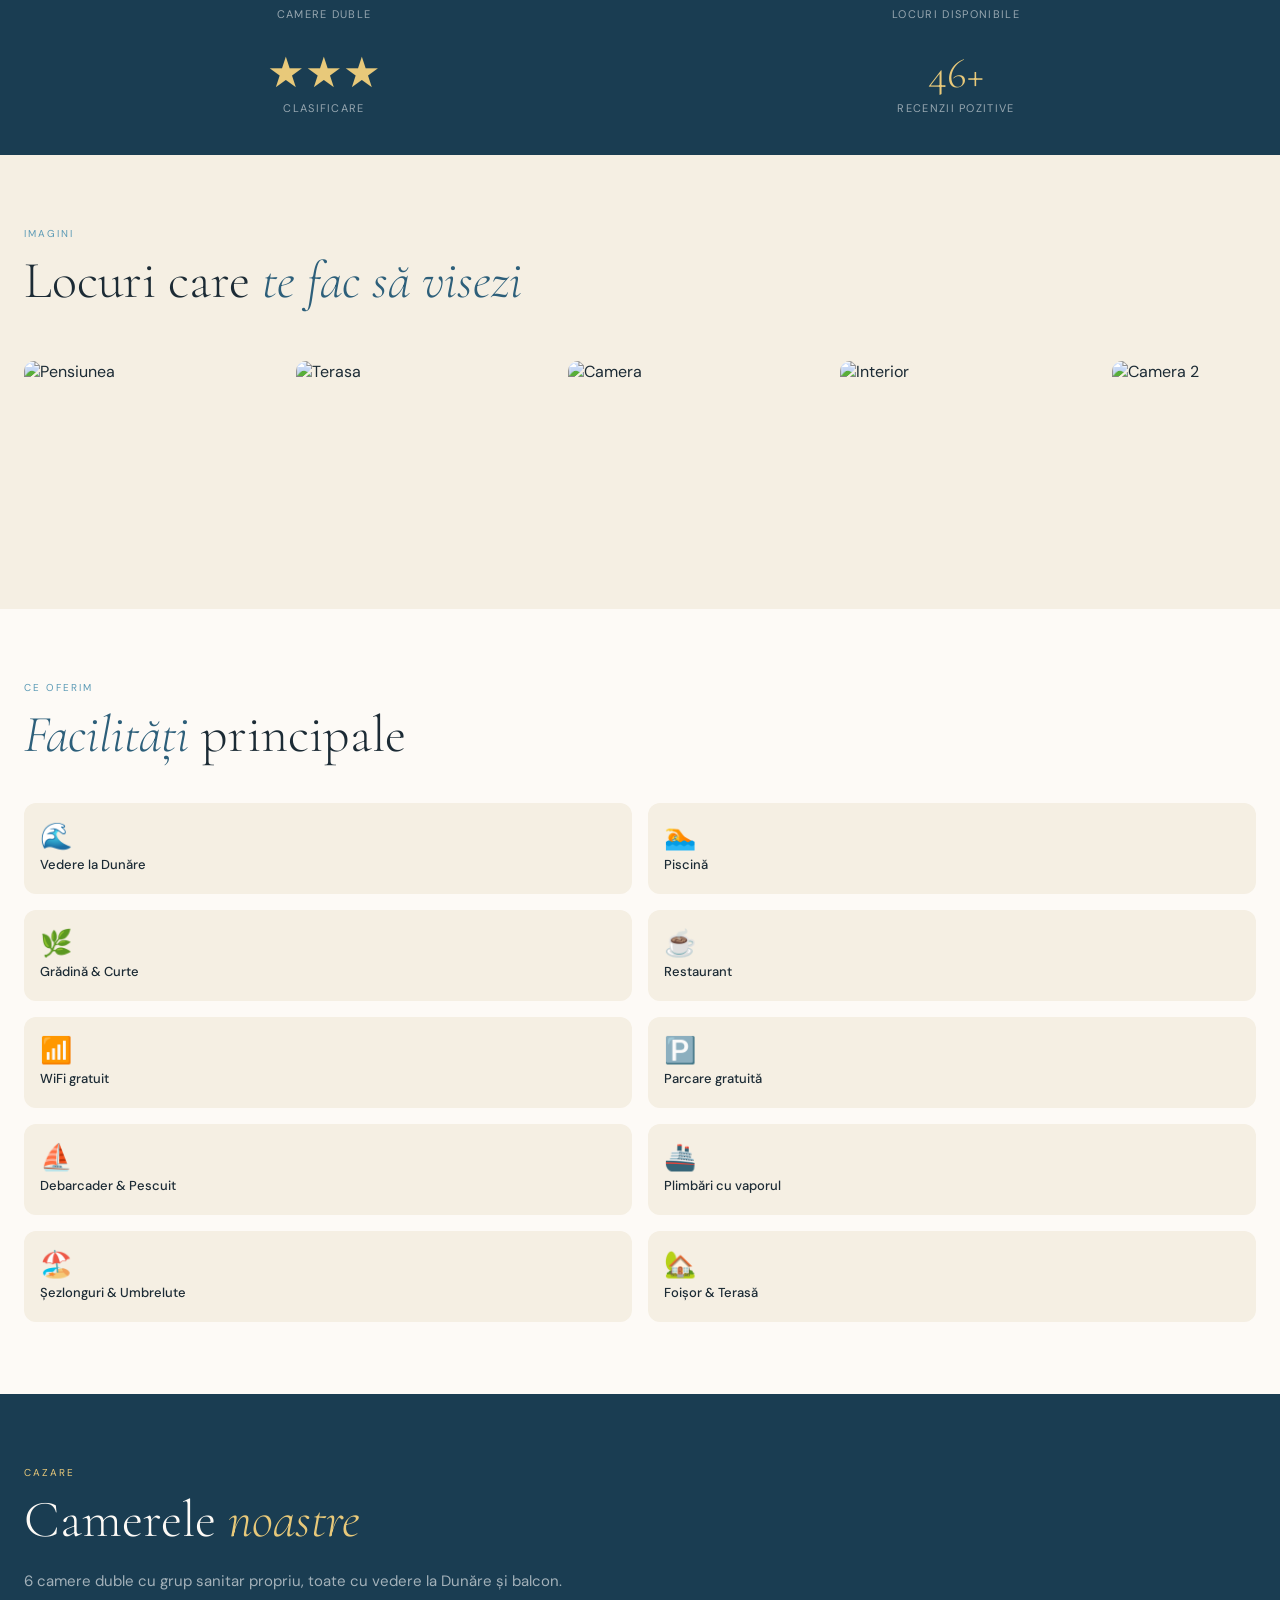
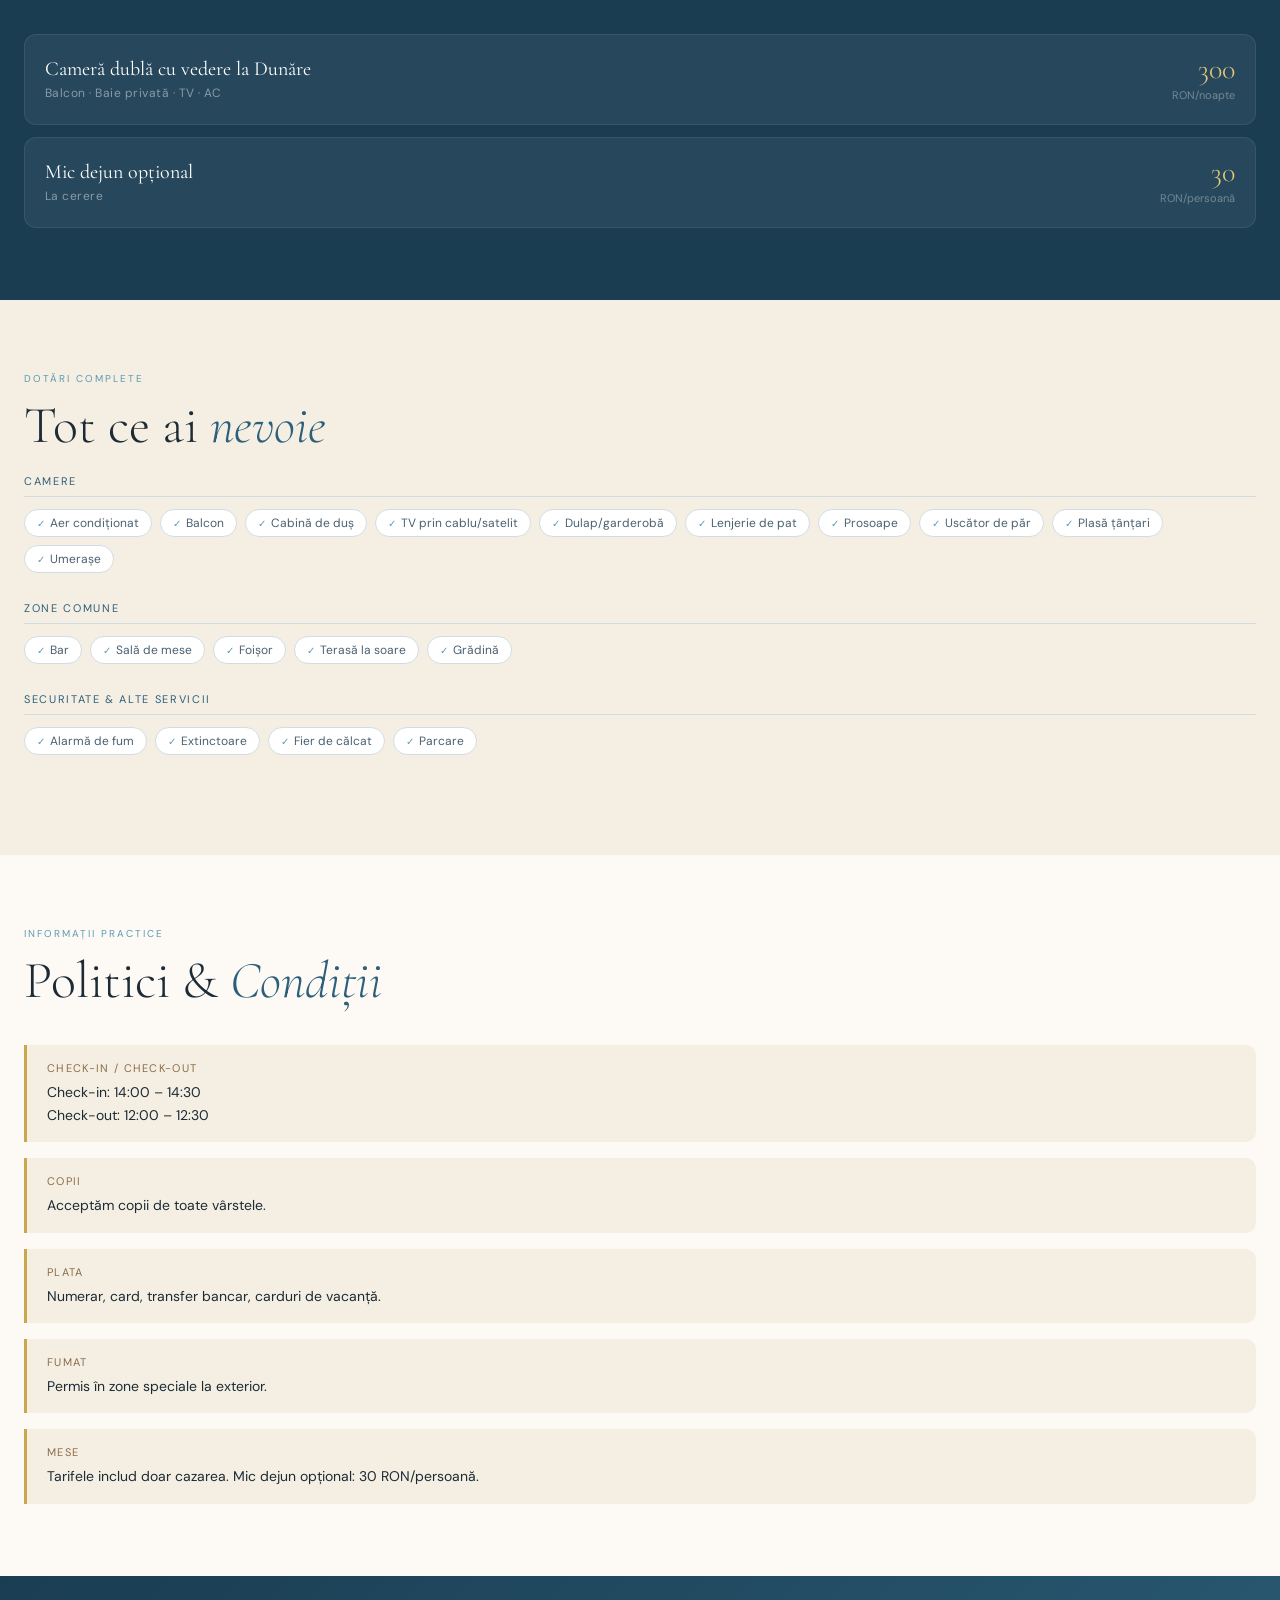
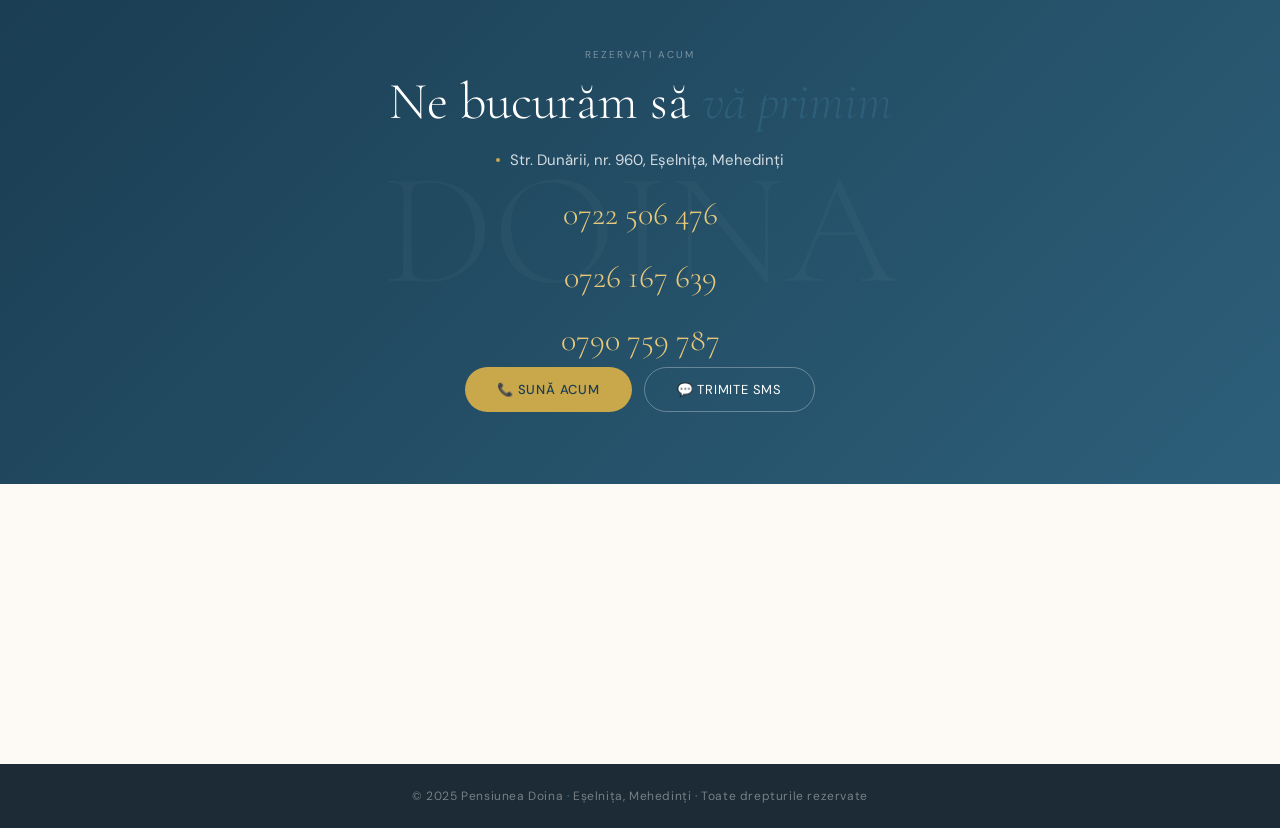
==== commit c6e59fcc: "Adaugare meniu" ====
--- a/principal.html
+++ b/principal.html
@@ -932,8 +932,9 @@
     <span data-ro="Str. Dunării, nr. 960, Eșelnița, Mehedinți" data-en="Str. Dunării, no. 960, Eșelnița, Mehedinți">Str. Dunării, nr. 960, Eșelnița, Mehedinți</span>
   </div>
 
+  <a href="tel:+40722506476" class="contact-phone reveal">0722 506 476</a>
+  <a href="tel:+40726167639" class="contact-phone reveal">0726 167 639</a>
   <a href="tel:+40790759787" class="contact-phone reveal">0790 759 787</a>
-  <p class="contact-name reveal" data-ro="Ani Rișcu — proprietar" data-en="Ani Rișcu — owner">Ani Rișcu — proprietar</p>
 
   <div class="contact-btns reveal">
     <a href="tel:+40790759787" class="btn-call" data-ro="📞 Sună acum" data-en="📞 Call now">📞 Sună acum</a>
